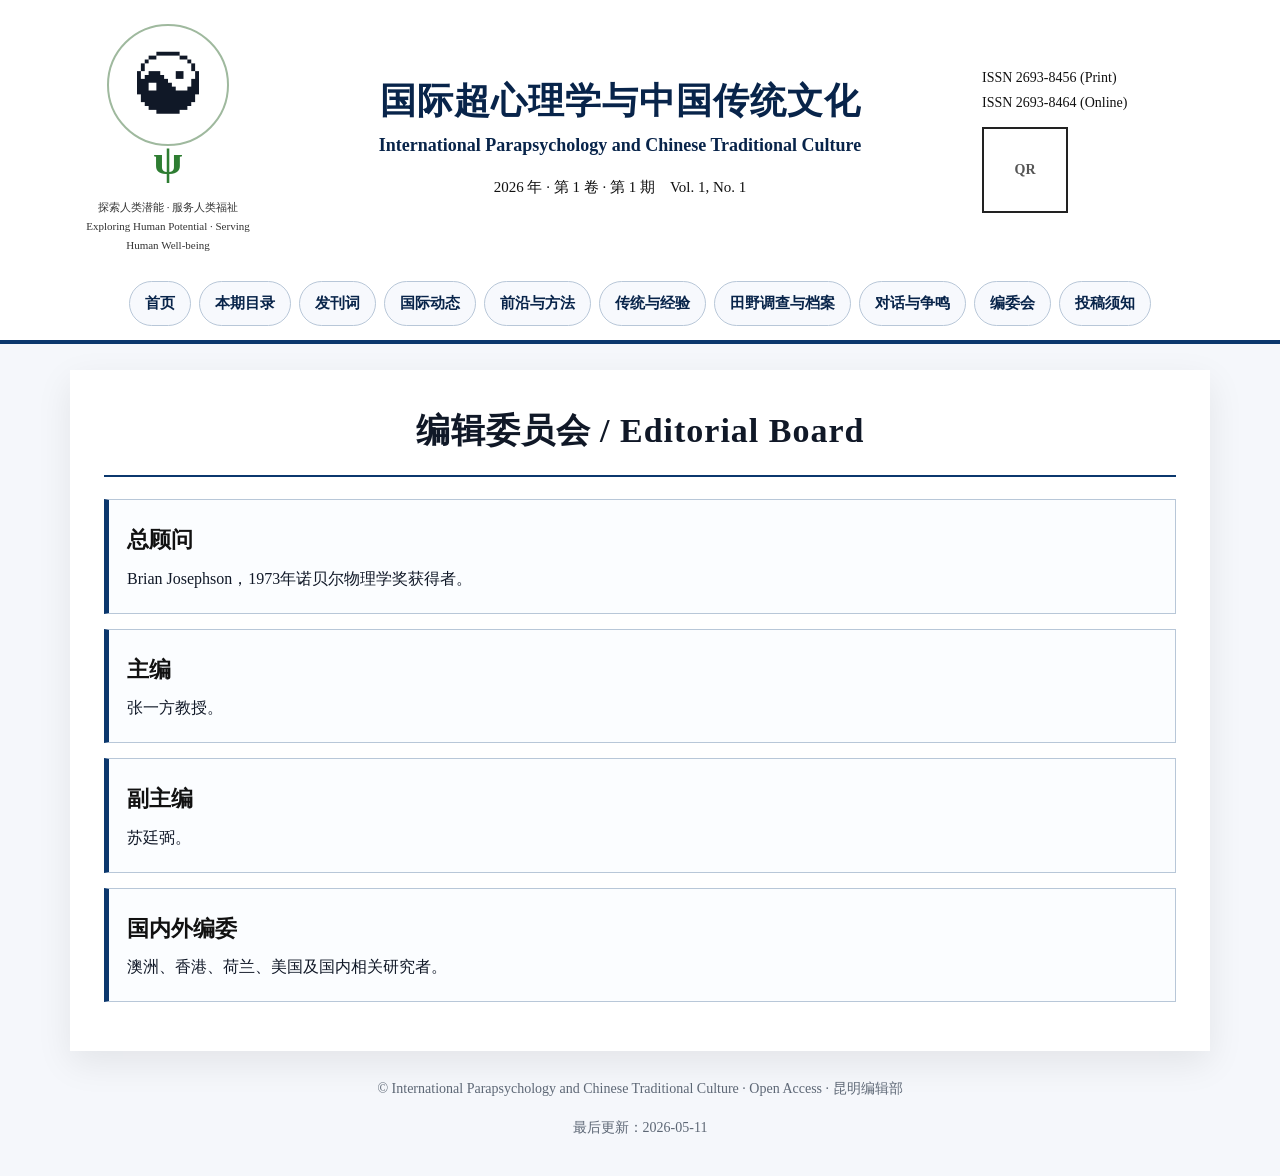
==== editorial-board.html @ e95293cb "Initial commit" ====
<!doctype html><html lang="zh-CN"><head><meta charset="UTF-8"><meta name="viewport" content="width=device-width, initial-scale=1.0"><title>编辑委员会</title><link rel="stylesheet" href="assets/css/style.css"></head><body>
<header class="topbar">
  <div class="journal-header">
    <div class="logo-wrap"><div class="logo-mark">☯</div><div class="logo-psi">ψ</div><div class="motto">探索人类潜能 · 服务人类福祉<br>Exploring Human Potential · Serving Human Well-being</div></div>
    <div class="title-block"><h1>国际超心理学与中国传统文化</h1><div class="en">International Parapsychology and Chinese Traditional Culture</div><div class="issue">2026 年 · 第 1 卷 · 第 1 期　Vol. 1, No. 1</div></div>
    <div class="issn"><div>ISSN 2693-8456 (Print)</div><div>ISSN 2693-8464 (Online)</div><div class="qr">QR</div></div>
  </div>
  <nav class="nav">
    <a href="index.html">首页</a><a href="issues.html">本期目录</a><a href="articles/editorial.html">发刊词</a>
    <a href="sections/international.html">国际动态</a><a href="sections/methods.html">前沿与方法</a><a href="sections/tradition.html">传统与经验</a>
    <a href="sections/archive.html">田野调查与档案</a><a href="sections/debate.html">对话与争鸣</a><a href="editorial-board.html">编委会</a><a href="submission.html">投稿须知</a>
  </nav>
</header>
<main class="container"><section class="paper"><h2 class="hero-title center">编辑委员会 / Editorial Board</h2><hr class="rule"><div class="card"><h3>总顾问</h3><p>Brian Josephson，1973年诺贝尔物理学奖获得者。</p></div><div class="card"><h3>主编</h3><p>张一方教授。</p></div><div class="card"><h3>副主编</h3><p>苏廷弼。</p></div><div class="card"><h3>国内外编委</h3><p>澳洲、香港、荷兰、美国及国内相关研究者。</p></div></section></main><footer class="footer"><p>© International Parapsychology and Chinese Traditional Culture · Open Access · 昆明编辑部</p><p>最后更新：2026-05-11</p></footer><script src="assets/js/script.js"></script></body></html>
---- assets/css/style.css ----
:root{--blue:#0b376d;--deep:#08244a;--green:#2e7d32;--ink:#101827;--muted:#5d6775;--line:#b8c7d8;--bg:#f5f7fb;--paper:#fff}
*{box-sizing:border-box}body{margin:0;background:var(--bg);color:var(--ink);font-family:"Times New Roman","Noto Serif SC","Songti SC",serif;line-height:1.75}a{color:inherit}
.topbar{background:#fff;border-bottom:4px solid var(--blue)}.journal-header{max-width:1180px;margin:0 auto;padding:24px 28px 16px;display:grid;grid-template-columns:180px 1fr 220px;gap:22px;align-items:center}
.logo-wrap{text-align:center}.logo-mark{width:122px;height:122px;margin:0 auto;border:2px solid #9fb99e;border-radius:50%;display:flex;align-items:center;justify-content:center;font-size:62px;background:#fff}.logo-psi{margin-top:-22px;color:var(--green);font-size:42px;font-weight:800}.motto{font-size:11px;color:#333}
.title-block{text-align:center}.title-block h1{margin:0;font-size:36px;line-height:1.25;letter-spacing:1px;color:var(--deep);font-weight:900}.title-block .en{margin:6px 0 0;font-size:18px;color:var(--deep);font-weight:700}.issue{margin-top:12px;font-size:15px;color:#111}
.issn{font-size:14px;color:#111}.qr{width:86px;height:86px;margin-top:12px;border:2px solid #222;display:flex;align-items:center;justify-content:center;font-weight:700;color:#555;background:#fff}
.nav{max-width:1180px;margin:0 auto;padding:10px 28px 14px;display:flex;gap:8px;flex-wrap:wrap;justify-content:center}.nav a{text-decoration:none;color:var(--deep);background:#f7f9fd;border:1px solid var(--line);border-radius:999px;padding:8px 15px;font-weight:700;font-size:15px}.nav a:hover{background:var(--deep);color:#fff}
.container{max-width:1180px;margin:26px auto;padding:0 20px}.paper{background:var(--paper);box-shadow:0 12px 34px rgba(0,0,0,.08);padding:28px 34px 34px}.badge{display:inline-block;background:var(--blue);color:#fff;padding:4px 24px;border-radius:6px;font-weight:700;margin:0 auto 22px}.center{text-align:center}
.hero-title{margin:10px 0;font-size:34px;letter-spacing:1px;line-height:1.35}.hero-en{margin:8px 0;font-size:24px;line-height:1.35}.rule{border:0;border-top:2px solid var(--blue);margin:22px 0}
.grid{display:grid;grid-template-columns:280px 1fr;gap:30px}.aside{border-right:1px solid var(--line);padding-right:24px}.aside h3,.content h3{color:var(--blue);font-size:18px;margin:0 0 10px}.aside p,.aside li{font-size:15px}.content h2{margin:0 0 14px;font-size:28px}.content p{font-size:17px}
.card{border:1px solid var(--line);border-left:5px solid var(--blue);background:#fbfdff;padding:16px 18px;margin:15px 0}.card .type{color:var(--green);font-size:13px;font-weight:800}.card h3{color:#111;font-size:22px;margin:5px 0}.card p{margin:4px 0}.meta{color:var(--muted);font-size:14px}.btn{display:inline-block;text-decoration:none;background:var(--blue);color:#fff;padding:9px 16px;border-radius:6px;margin-top:8px;font-weight:700}.two-col{display:grid;grid-template-columns:1fr 1fr;gap:16px}
.footer{max-width:1180px;margin:0 auto 36px;padding:0 20px;text-align:center;color:var(--muted);font-size:14px}.article-title{text-align:center;margin-top:20px}.article-title h2{font-size:30px;margin:8px 0}.article-title h3{font-size:23px;margin:8px 0}.authors{text-align:center;margin:18px auto;max-width:850px}
.abstract-box{display:grid;grid-template-columns:260px 1fr;gap:24px;border-top:2px solid var(--blue);border-bottom:1px solid var(--line);padding:18px 0}.article-info{border-right:1px solid var(--line);padding-right:20px}.article-info h4,.abstract h4{color:var(--blue);margin:0 0 8px}.keywords{margin-top:16px;padding-top:12px;border-top:1px solid var(--line)}.citation{border-top:2px solid var(--blue);margin-top:20px;padding-top:12px;font-size:14px}
@media(max-width:900px){.journal-header{grid-template-columns:1fr;text-align:center}.issn{text-align:center}.qr{margin:10px auto 0}.title-block h1{font-size:27px}.title-block .en{font-size:15px}.container{margin:14px auto;padding:0 12px}.paper{padding:20px 16px 26px}.grid,.abstract-box,.two-col{grid-template-columns:1fr}.aside,.article-info{border-right:0;border-bottom:1px solid var(--line);padding-right:0;padding-bottom:16px}.hero-title{font-size:26px}.hero-en{font-size:19px}.nav{justify-content:flex-start;overflow-x:auto;flex-wrap:nowrap;padding-bottom:12px}.nav a{white-space:nowrap}}
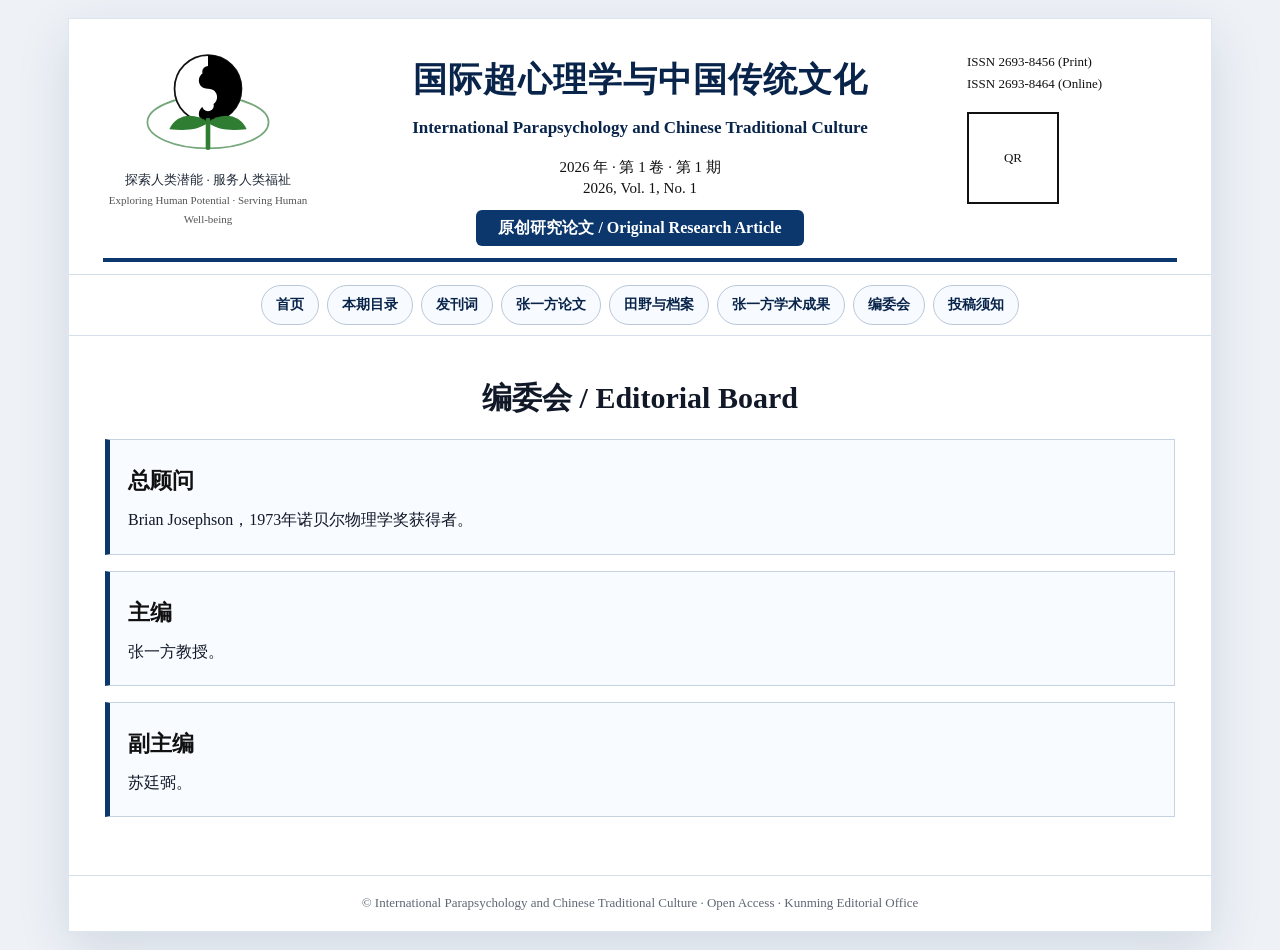
==== commit b53d0e3d: "Update website to H5 v2 Update website to H5 v2" ====
--- a/editorial-board.html
+++ b/editorial-board.html
@@ -1,14 +1,8 @@
-<!doctype html><html lang="zh-CN"><head><meta charset="UTF-8"><meta name="viewport" content="width=device-width, initial-scale=1.0"><title>编辑委员会</title><link rel="stylesheet" href="assets/css/style.css"></head><body>
-<header class="topbar">
-  <div class="journal-header">
-    <div class="logo-wrap"><div class="logo-mark">☯</div><div class="logo-psi">ψ</div><div class="motto">探索人类潜能 · 服务人类福祉<br>Exploring Human Potential · Serving Human Well-being</div></div>
-    <div class="title-block"><h1>国际超心理学与中国传统文化</h1><div class="en">International Parapsychology and Chinese Traditional Culture</div><div class="issue">2026 年 · 第 1 卷 · 第 1 期　Vol. 1, No. 1</div></div>
-    <div class="issn"><div>ISSN 2693-8456 (Print)</div><div>ISSN 2693-8464 (Online)</div><div class="qr">QR</div></div>
-  </div>
-  <nav class="nav">
-    <a href="index.html">首页</a><a href="issues.html">本期目录</a><a href="articles/editorial.html">发刊词</a>
-    <a href="sections/international.html">国际动态</a><a href="sections/methods.html">前沿与方法</a><a href="sections/tradition.html">传统与经验</a>
-    <a href="sections/archive.html">田野调查与档案</a><a href="sections/debate.html">对话与争鸣</a><a href="editorial-board.html">编委会</a><a href="submission.html">投稿须知</a>
-  </nav>
-</header>
-<main class="container"><section class="paper"><h2 class="hero-title center">编辑委员会 / Editorial Board</h2><hr class="rule"><div class="card"><h3>总顾问</h3><p>Brian Josephson，1973年诺贝尔物理学奖获得者。</p></div><div class="card"><h3>主编</h3><p>张一方教授。</p></div><div class="card"><h3>副主编</h3><p>苏廷弼。</p></div><div class="card"><h3>国内外编委</h3><p>澳洲、香港、荷兰、美国及国内相关研究者。</p></div></section></main><footer class="footer"><p>© International Parapsychology and Chinese Traditional Culture · Open Access · 昆明编辑部</p><p>最后更新：2026-05-11</p></footer><script src="assets/js/script.js"></script></body></html>+<!doctype html><html lang="zh-CN"><head><meta charset="utf-8"><meta name="viewport" content="width=device-width,initial-scale=1"><title>编委会</title><link rel="stylesheet" href="assets/css/style.css"></head><body><div class="site-shell"><div class="journal-page">
+<header class="journal-header"><div class="masthead">
+<div class="logo-block"><img src="assets/images/logo.svg" alt="期刊Logo"><div class="motto-cn">探索人类潜能 · 服务人类福祉</div><div class="motto-en">Exploring Human Potential · Serving Human Well-being</div></div>
+<div class="title-block"><h1>国际超心理学与中国传统文化</h1><div class="en">International Parapsychology and Chinese Traditional Culture</div><div class="issue">2026 年 · 第 1 卷 · 第 1 期<br>2026, Vol. 1, No. 1</div><div class="article-type">原创研究论文 / Original Research Article</div></div>
+<div class="right-meta"><div>ISSN 2693-8456 (Print)</div><div>ISSN 2693-8464 (Online)</div><div class="qr">QR</div></div>
+</div><hr class="header-rule"></header>
+<nav class="nav"><a href="index.html">首页</a><a href="issues.html">本期目录</a><a href="articles/editorial.html">发刊词</a><a href="articles/zhang-yifang-comparative-parapsychology.html">张一方论文</a><a href="sections/archive.html">田野与档案</a><a href="sections/yi-fang-chang.html">张一方学术成果</a><a href="editorial-board.html">编委会</a><a href="submission.html">投稿须知</a></nav>
+<main class="content-wrap"><section class="page-heading"><h2>编委会 / Editorial Board</h2></section><article class="card"><h3>总顾问</h3><p>Brian Josephson，1973年诺贝尔物理学奖获得者。</p></article><article class="card"><h3>主编</h3><p>张一方教授。</p></article><article class="card"><h3>副主编</h3><p>苏廷弼。</p></article></main><footer class="footer">© International Parapsychology and Chinese Traditional Culture · Open Access · Kunming Editorial Office</footer></div></div><script src="assets/js/script.js"></script></body></html>
--- a/assets/css/style.css
+++ b/assets/css/style.css
@@ -1,15 +1,4 @@
 
-:root{--blue:#0b376d;--deep:#08244a;--green:#2e7d32;--ink:#101827;--muted:#5d6775;--line:#b8c7d8;--bg:#f5f7fb;--paper:#fff}
-*{box-sizing:border-box}body{margin:0;background:var(--bg);color:var(--ink);font-family:"Times New Roman","Noto Serif SC","Songti SC",serif;line-height:1.75}a{color:inherit}
-.topbar{background:#fff;border-bottom:4px solid var(--blue)}.journal-header{max-width:1180px;margin:0 auto;padding:24px 28px 16px;display:grid;grid-template-columns:180px 1fr 220px;gap:22px;align-items:center}
-.logo-wrap{text-align:center}.logo-mark{width:122px;height:122px;margin:0 auto;border:2px solid #9fb99e;border-radius:50%;display:flex;align-items:center;justify-content:center;font-size:62px;background:#fff}.logo-psi{margin-top:-22px;color:var(--green);font-size:42px;font-weight:800}.motto{font-size:11px;color:#333}
-.title-block{text-align:center}.title-block h1{margin:0;font-size:36px;line-height:1.25;letter-spacing:1px;color:var(--deep);font-weight:900}.title-block .en{margin:6px 0 0;font-size:18px;color:var(--deep);font-weight:700}.issue{margin-top:12px;font-size:15px;color:#111}
-.issn{font-size:14px;color:#111}.qr{width:86px;height:86px;margin-top:12px;border:2px solid #222;display:flex;align-items:center;justify-content:center;font-weight:700;color:#555;background:#fff}
-.nav{max-width:1180px;margin:0 auto;padding:10px 28px 14px;display:flex;gap:8px;flex-wrap:wrap;justify-content:center}.nav a{text-decoration:none;color:var(--deep);background:#f7f9fd;border:1px solid var(--line);border-radius:999px;padding:8px 15px;font-weight:700;font-size:15px}.nav a:hover{background:var(--deep);color:#fff}
-.container{max-width:1180px;margin:26px auto;padding:0 20px}.paper{background:var(--paper);box-shadow:0 12px 34px rgba(0,0,0,.08);padding:28px 34px 34px}.badge{display:inline-block;background:var(--blue);color:#fff;padding:4px 24px;border-radius:6px;font-weight:700;margin:0 auto 22px}.center{text-align:center}
-.hero-title{margin:10px 0;font-size:34px;letter-spacing:1px;line-height:1.35}.hero-en{margin:8px 0;font-size:24px;line-height:1.35}.rule{border:0;border-top:2px solid var(--blue);margin:22px 0}
-.grid{display:grid;grid-template-columns:280px 1fr;gap:30px}.aside{border-right:1px solid var(--line);padding-right:24px}.aside h3,.content h3{color:var(--blue);font-size:18px;margin:0 0 10px}.aside p,.aside li{font-size:15px}.content h2{margin:0 0 14px;font-size:28px}.content p{font-size:17px}
-.card{border:1px solid var(--line);border-left:5px solid var(--blue);background:#fbfdff;padding:16px 18px;margin:15px 0}.card .type{color:var(--green);font-size:13px;font-weight:800}.card h3{color:#111;font-size:22px;margin:5px 0}.card p{margin:4px 0}.meta{color:var(--muted);font-size:14px}.btn{display:inline-block;text-decoration:none;background:var(--blue);color:#fff;padding:9px 16px;border-radius:6px;margin-top:8px;font-weight:700}.two-col{display:grid;grid-template-columns:1fr 1fr;gap:16px}
-.footer{max-width:1180px;margin:0 auto 36px;padding:0 20px;text-align:center;color:var(--muted);font-size:14px}.article-title{text-align:center;margin-top:20px}.article-title h2{font-size:30px;margin:8px 0}.article-title h3{font-size:23px;margin:8px 0}.authors{text-align:center;margin:18px auto;max-width:850px}
-.abstract-box{display:grid;grid-template-columns:260px 1fr;gap:24px;border-top:2px solid var(--blue);border-bottom:1px solid var(--line);padding:18px 0}.article-info{border-right:1px solid var(--line);padding-right:20px}.article-info h4,.abstract h4{color:var(--blue);margin:0 0 8px}.keywords{margin-top:16px;padding-top:12px;border-top:1px solid var(--line)}.citation{border-top:2px solid var(--blue);margin-top:20px;padding-top:12px;font-size:14px}
-@media(max-width:900px){.journal-header{grid-template-columns:1fr;text-align:center}.issn{text-align:center}.qr{margin:10px auto 0}.title-block h1{font-size:27px}.title-block .en{font-size:15px}.container{margin:14px auto;padding:0 12px}.paper{padding:20px 16px 26px}.grid,.abstract-box,.two-col{grid-template-columns:1fr}.aside,.article-info{border-right:0;border-bottom:1px solid var(--line);padding-right:0;padding-bottom:16px}.hero-title{font-size:26px}.hero-en{font-size:19px}.nav{justify-content:flex-start;overflow-x:auto;flex-wrap:nowrap;padding-bottom:12px}.nav a{white-space:nowrap}}
+:root{--blue:#0b376d;--deep:#08244a;--green:#2e7d32;--line:#1d4f84;--thin:#c6d2df;--text:#111827;--muted:#5f6774;--bg:#eef2f7;--paper:#fff;--soft:#f8fbff}
+*{box-sizing:border-box}body{margin:0;background:var(--bg);color:var(--text);font-family:"Times New Roman","Noto Serif SC","Source Han Serif SC","Songti SC",serif;line-height:1.72}a{color:var(--blue);text-decoration:none}a:hover{text-decoration:underline}.site-shell{max-width:1180px;margin:0 auto;padding:18px}.journal-page{background:var(--paper);min-height:100vh;box-shadow:0 16px 50px rgba(8,36,74,.12);border:1px solid #dde5ef}.journal-header{padding:28px 34px 12px}.masthead{display:grid;grid-template-columns:210px 1fr 210px;align-items:start;gap:20px}.logo-block{text-align:center}.logo-block img{width:150px;margin:0 auto 4px}.motto-cn{font-size:13px;color:#1f2937}.motto-en{font-size:11px;color:#555}.title-block{text-align:center}.title-block h1{color:var(--deep);margin:4px 0;font-size:34px;letter-spacing:1px;font-weight:900}.title-block .en{color:var(--deep);font-size:17px;font-weight:700}.issue{margin-top:14px;font-size:15px;color:#111;line-height:1.45}.article-type{display:inline-block;margin-top:10px;background:var(--blue);color:#fff;padding:4px 22px;border-radius:6px;font-weight:700}.right-meta{font-size:13px;color:#111;text-align:left;padding-top:4px}.qr{width:92px;height:92px;margin-top:16px;border:2px solid #111;display:flex;align-items:center;justify-content:center}.header-rule{border:0;border-top:4px solid var(--blue);margin:12px 0 0}.nav{border-top:1px solid #d6e0eb;border-bottom:1px solid #d6e0eb;padding:10px 24px;display:flex;flex-wrap:wrap;justify-content:center;gap:8px}.nav a{color:var(--deep);border:1px solid #b9c8d8;background:#f7faff;padding:7px 14px;border-radius:999px;font-weight:700;font-size:14px}.nav a:hover{background:var(--deep);color:#fff;text-decoration:none}.content-wrap{padding:26px 36px 42px}.cover-title{text-align:center;padding:18px 0 20px}.cover-title h2{font-size:32px;margin:8px 0;line-height:1.35}.cover-title h3{font-size:23px;margin:10px 0;line-height:1.35}.author-line{text-align:center;margin:16px auto;max-width:820px;font-size:16px}.article-grid{display:grid;grid-template-columns:280px 1fr;gap:28px;border-top:3px solid var(--line);border-bottom:1px solid var(--thin);padding:18px 0}.article-info{border-right:1px solid var(--thin);padding-right:20px}.article-info h4,.abstract h4,.section-title{color:var(--blue);margin:0 0 10px;font-size:17px}.article-info p{font-size:14px;margin:6px 0}.abstract p{font-size:15px;text-align:justify;margin:0 0 12px}.keywords{display:grid;grid-template-columns:1fr 1fr;gap:18px;border-top:1px solid var(--thin);margin-top:16px;padding-top:14px}.article-body{max-width:900px;margin:26px auto 0}.article-body h2{font-size:22px;margin:26px 0 10px;color:#111}.article-body p{font-size:18px;text-align:justify;margin:0 0 14px;text-indent:2em}.card{border:1px solid var(--thin);border-left:5px solid var(--blue);background:var(--soft);padding:16px 18px;margin:16px 0}.card .label{font-size:13px;color:var(--green);font-weight:800}.card h3{font-size:22px;margin:6px 0;color:#111}.card p{margin:4px 0}.btn{display:inline-block;background:var(--blue);color:#fff;padding:8px 14px;border-radius:6px;font-weight:700;margin-top:8px}.btn:hover{background:#061d3e;text-decoration:none}.citation{border-top:3px solid var(--line);padding-top:12px;margin-top:26px;font-size:14px;line-height:1.55}.footer{border-top:1px solid #d6e0eb;padding:16px 28px;text-align:center;color:var(--muted);font-size:13px}.page-heading{text-align:center}.page-heading h2{font-size:30px;margin:10px 0}.page-heading p{color:var(--muted)}.two-col{display:grid;grid-template-columns:1fr 1fr;gap:18px}.notice{background:#f5f8fc;border:1px solid #dbe5ef;padding:14px 16px;border-radius:8px;margin:16px 0}
+@media(max-width:860px){.site-shell{padding:0}.journal-page{box-shadow:none;border:0}.journal-header{padding:20px 16px 10px}.masthead{grid-template-columns:1fr}.right-meta{text-align:center}.qr{margin:12px auto 0}.title-block h1{font-size:25px}.title-block .en{font-size:14px}.logo-block img{width:120px}.content-wrap{padding:18px 16px 30px}.cover-title h2{font-size:24px}.cover-title h3{font-size:18px}.article-grid,.keywords,.two-col{grid-template-columns:1fr}.article-info{border-right:0;border-bottom:1px solid var(--thin);padding-right:0;padding-bottom:14px}.article-body p{font-size:16px}.nav{justify-content:flex-start;overflow-x:auto;flex-wrap:nowrap}.nav a{white-space:nowrap}}
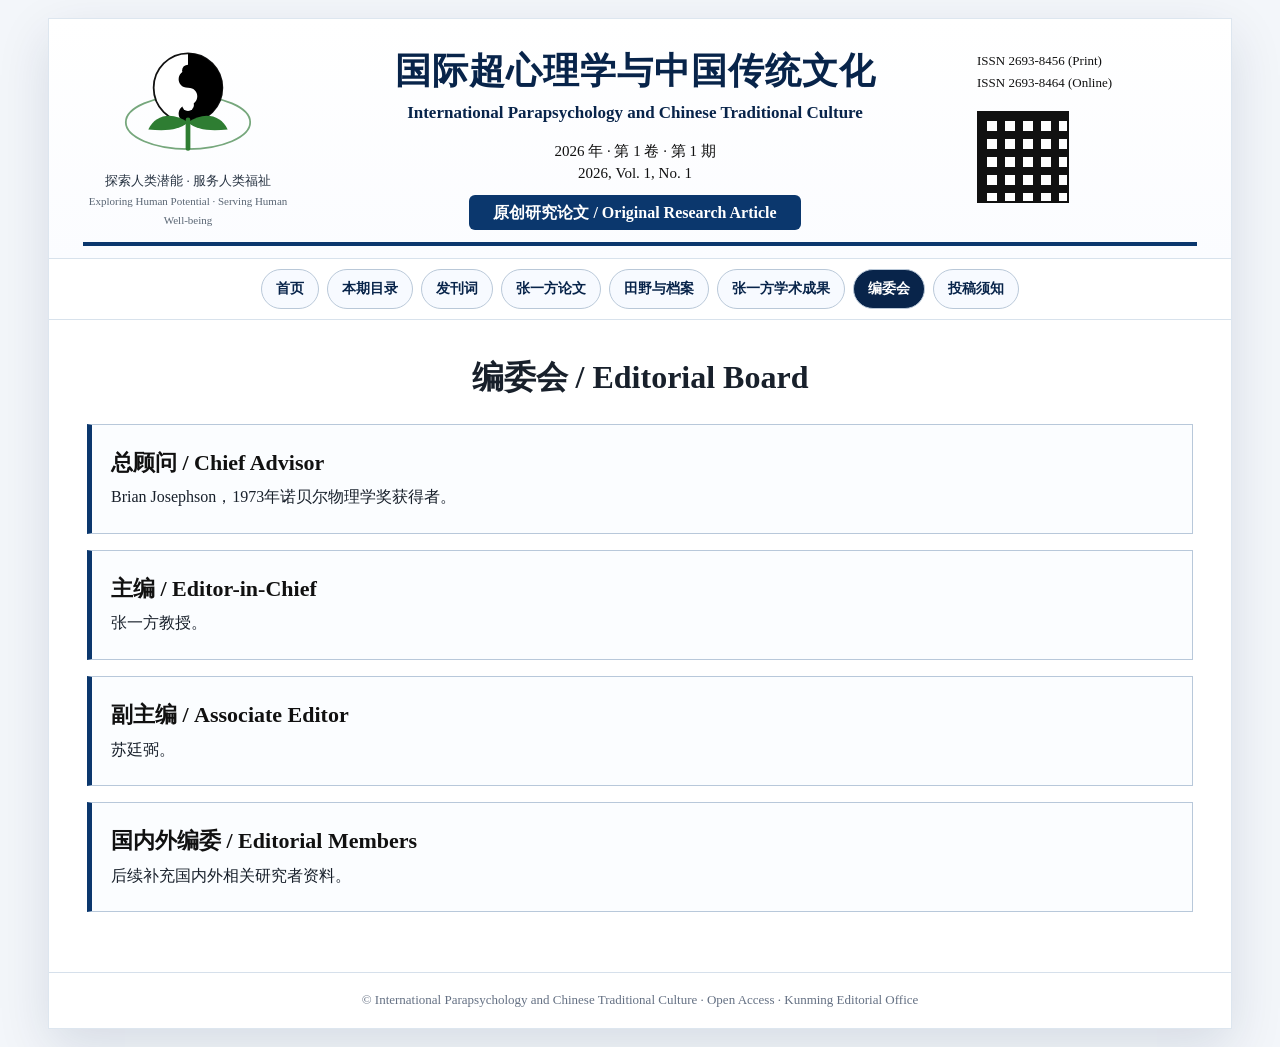
==== commit d625da69: "Switch to Quantum.io_H5_v1 structure Signed-off-by: laodao <144201488+qinhong919@users.noreply.githu" ====
--- a/editorial-board.html
+++ b/editorial-board.html
@@ -1,8 +1 @@
-<!doctype html><html lang="zh-CN"><head><meta charset="utf-8"><meta name="viewport" content="width=device-width,initial-scale=1"><title>编委会</title><link rel="stylesheet" href="assets/css/style.css"></head><body><div class="site-shell"><div class="journal-page">
-<header class="journal-header"><div class="masthead">
-<div class="logo-block"><img src="assets/images/logo.svg" alt="期刊Logo"><div class="motto-cn">探索人类潜能 · 服务人类福祉</div><div class="motto-en">Exploring Human Potential · Serving Human Well-being</div></div>
-<div class="title-block"><h1>国际超心理学与中国传统文化</h1><div class="en">International Parapsychology and Chinese Traditional Culture</div><div class="issue">2026 年 · 第 1 卷 · 第 1 期<br>2026, Vol. 1, No. 1</div><div class="article-type">原创研究论文 / Original Research Article</div></div>
-<div class="right-meta"><div>ISSN 2693-8456 (Print)</div><div>ISSN 2693-8464 (Online)</div><div class="qr">QR</div></div>
-</div><hr class="header-rule"></header>
-<nav class="nav"><a href="index.html">首页</a><a href="issues.html">本期目录</a><a href="articles/editorial.html">发刊词</a><a href="articles/zhang-yifang-comparative-parapsychology.html">张一方论文</a><a href="sections/archive.html">田野与档案</a><a href="sections/yi-fang-chang.html">张一方学术成果</a><a href="editorial-board.html">编委会</a><a href="submission.html">投稿须知</a></nav>
-<main class="content-wrap"><section class="page-heading"><h2>编委会 / Editorial Board</h2></section><article class="card"><h3>总顾问</h3><p>Brian Josephson，1973年诺贝尔物理学奖获得者。</p></article><article class="card"><h3>主编</h3><p>张一方教授。</p></article><article class="card"><h3>副主编</h3><p>苏廷弼。</p></article></main><footer class="footer">© International Parapsychology and Chinese Traditional Culture · Open Access · Kunming Editorial Office</footer></div></div><script src="assets/js/script.js"></script></body></html>+<!doctype html><html lang="zh-CN"><head><meta charset="utf-8"><meta name="viewport" content="width=device-width,initial-scale=1"><title>编委会</title><meta name="description" content="国际超心理学与中国传统文化"><link rel="stylesheet" href="assets/css/style.css"></head><body><div class="site-shell"><div class="journal-page"><header class="journal-header"><div class="masthead"><div class="logo-block"><img src="assets/images/logo.svg" alt="期刊Logo"><div class="motto-cn">探索人类潜能 · 服务人类福祉</div><div class="motto-en">Exploring Human Potential · Serving Human Well-being</div></div><div class="title-block"><h1>国际超心理学与中国传统文化</h1><div class="en">International Parapsychology and Chinese Traditional Culture</div><div class="issue">2026 年 · 第 1 卷 · 第 1 期<br>2026, Vol. 1, No. 1</div><div class="article-type">原创研究论文 / Original Research Article</div></div><div class="right-meta"><div>ISSN 2693-8456 (Print)</div><div>ISSN 2693-8464 (Online)</div><div class="qr"></div></div></div><hr class="header-rule"></header><div class="nav-wrap"><nav class="nav"><a href="index.html">首页</a><a href="issues.html">本期目录</a><a href="articles/editorial.html">发刊词</a><a href="articles/zhang-yifang-comparative-parapsychology.html">张一方论文</a><a href="sections/archive.html">田野与档案</a><a href="sections/yi-fang-chang.html">张一方学术成果</a><a href="editorial-board.html">编委会</a><a href="submission.html">投稿须知</a></nav></div><main class="content-wrap"><section class="page-heading"><h2>编委会 / Editorial Board</h2></section><article class="card"><h3>总顾问 / Chief Advisor</h3><p>Brian Josephson，1973年诺贝尔物理学奖获得者。</p></article><article class="card"><h3>主编 / Editor-in-Chief</h3><p>张一方教授。</p></article><article class="card"><h3>副主编 / Associate Editor</h3><p>苏廷弼。</p></article><article class="card"><h3>国内外编委 / Editorial Members</h3><p>后续补充国内外相关研究者资料。</p></article></main><footer class="footer">© International Parapsychology and Chinese Traditional Culture · Open Access · Kunming Editorial Office</footer></div></div><script src="assets/js/script.js"></script></body></html>
--- a/assets/css/style.css
+++ b/assets/css/style.css
@@ -1,4 +1 @@
-
-:root{--blue:#0b376d;--deep:#08244a;--green:#2e7d32;--line:#1d4f84;--thin:#c6d2df;--text:#111827;--muted:#5f6774;--bg:#eef2f7;--paper:#fff;--soft:#f8fbff}
-*{box-sizing:border-box}body{margin:0;background:var(--bg);color:var(--text);font-family:"Times New Roman","Noto Serif SC","Source Han Serif SC","Songti SC",serif;line-height:1.72}a{color:var(--blue);text-decoration:none}a:hover{text-decoration:underline}.site-shell{max-width:1180px;margin:0 auto;padding:18px}.journal-page{background:var(--paper);min-height:100vh;box-shadow:0 16px 50px rgba(8,36,74,.12);border:1px solid #dde5ef}.journal-header{padding:28px 34px 12px}.masthead{display:grid;grid-template-columns:210px 1fr 210px;align-items:start;gap:20px}.logo-block{text-align:center}.logo-block img{width:150px;margin:0 auto 4px}.motto-cn{font-size:13px;color:#1f2937}.motto-en{font-size:11px;color:#555}.title-block{text-align:center}.title-block h1{color:var(--deep);margin:4px 0;font-size:34px;letter-spacing:1px;font-weight:900}.title-block .en{color:var(--deep);font-size:17px;font-weight:700}.issue{margin-top:14px;font-size:15px;color:#111;line-height:1.45}.article-type{display:inline-block;margin-top:10px;background:var(--blue);color:#fff;padding:4px 22px;border-radius:6px;font-weight:700}.right-meta{font-size:13px;color:#111;text-align:left;padding-top:4px}.qr{width:92px;height:92px;margin-top:16px;border:2px solid #111;display:flex;align-items:center;justify-content:center}.header-rule{border:0;border-top:4px solid var(--blue);margin:12px 0 0}.nav{border-top:1px solid #d6e0eb;border-bottom:1px solid #d6e0eb;padding:10px 24px;display:flex;flex-wrap:wrap;justify-content:center;gap:8px}.nav a{color:var(--deep);border:1px solid #b9c8d8;background:#f7faff;padding:7px 14px;border-radius:999px;font-weight:700;font-size:14px}.nav a:hover{background:var(--deep);color:#fff;text-decoration:none}.content-wrap{padding:26px 36px 42px}.cover-title{text-align:center;padding:18px 0 20px}.cover-title h2{font-size:32px;margin:8px 0;line-height:1.35}.cover-title h3{font-size:23px;margin:10px 0;line-height:1.35}.author-line{text-align:center;margin:16px auto;max-width:820px;font-size:16px}.article-grid{display:grid;grid-template-columns:280px 1fr;gap:28px;border-top:3px solid var(--line);border-bottom:1px solid var(--thin);padding:18px 0}.article-info{border-right:1px solid var(--thin);padding-right:20px}.article-info h4,.abstract h4,.section-title{color:var(--blue);margin:0 0 10px;font-size:17px}.article-info p{font-size:14px;margin:6px 0}.abstract p{font-size:15px;text-align:justify;margin:0 0 12px}.keywords{display:grid;grid-template-columns:1fr 1fr;gap:18px;border-top:1px solid var(--thin);margin-top:16px;padding-top:14px}.article-body{max-width:900px;margin:26px auto 0}.article-body h2{font-size:22px;margin:26px 0 10px;color:#111}.article-body p{font-size:18px;text-align:justify;margin:0 0 14px;text-indent:2em}.card{border:1px solid var(--thin);border-left:5px solid var(--blue);background:var(--soft);padding:16px 18px;margin:16px 0}.card .label{font-size:13px;color:var(--green);font-weight:800}.card h3{font-size:22px;margin:6px 0;color:#111}.card p{margin:4px 0}.btn{display:inline-block;background:var(--blue);color:#fff;padding:8px 14px;border-radius:6px;font-weight:700;margin-top:8px}.btn:hover{background:#061d3e;text-decoration:none}.citation{border-top:3px solid var(--line);padding-top:12px;margin-top:26px;font-size:14px;line-height:1.55}.footer{border-top:1px solid #d6e0eb;padding:16px 28px;text-align:center;color:var(--muted);font-size:13px}.page-heading{text-align:center}.page-heading h2{font-size:30px;margin:10px 0}.page-heading p{color:var(--muted)}.two-col{display:grid;grid-template-columns:1fr 1fr;gap:18px}.notice{background:#f5f8fc;border:1px solid #dbe5ef;padding:14px 16px;border-radius:8px;margin:16px 0}
-@media(max-width:860px){.site-shell{padding:0}.journal-page{box-shadow:none;border:0}.journal-header{padding:20px 16px 10px}.masthead{grid-template-columns:1fr}.right-meta{text-align:center}.qr{margin:12px auto 0}.title-block h1{font-size:25px}.title-block .en{font-size:14px}.logo-block img{width:120px}.content-wrap{padding:18px 16px 30px}.cover-title h2{font-size:24px}.cover-title h3{font-size:18px}.article-grid,.keywords,.two-col{grid-template-columns:1fr}.article-info{border-right:0;border-bottom:1px solid var(--thin);padding-right:0;padding-bottom:14px}.article-body p{font-size:16px}.nav{justify-content:flex-start;overflow-x:auto;flex-wrap:nowrap}.nav a{white-space:nowrap}}
+:root{--blue:#0B376D;--deep:#08244A;--green:#2E7D32;--ink:#18202B;--muted:#647083;--line:#B8C8DA;--light:#F3F6FA;--paper:#fff;--soft:#F8FBFF;--shadow:0 18px 50px rgba(8,36,74,.12)}*{box-sizing:border-box}body{margin:0;color:var(--ink);background:var(--light);font-family:"Times New Roman","Noto Serif SC","Source Han Serif SC","Songti SC",serif;line-height:1.72}a{color:var(--blue);text-decoration:none}a:hover{text-decoration:underline}.site-shell{max-width:1220px;margin:0 auto;padding:18px}.journal-page{background:var(--paper);min-height:100vh;box-shadow:var(--shadow);border:1px solid #DDE6EF}.journal-header{padding:26px 34px 12px;background:linear-gradient(180deg,#fff,#fbfcff)}.masthead{display:grid;grid-template-columns:210px 1fr 220px;gap:22px;align-items:start}.logo-block{text-align:center}.logo-block img{width:154px;margin:0 auto 4px}.motto-cn{font-size:13px;color:#263241}.motto-en{font-size:11px;color:#5a6674}.title-block{text-align:center}.title-block h1{margin:4px 0;font-size:36px;color:var(--deep);letter-spacing:1px;line-height:1.25;font-weight:900}.title-block .en{font-size:17px;font-weight:700;color:var(--deep)}.issue{margin-top:14px;font-size:15px;color:#111;line-height:1.45}.article-type{display:inline-block;margin-top:10px;color:#fff;background:var(--blue);padding:4px 24px;border-radius:6px;font-weight:700}.right-meta{font-size:13px;color:#111;text-align:left;padding-top:5px}.qr{width:92px;height:92px;margin-top:16px;border:2px solid #111;background:linear-gradient(90deg,#111 8px,transparent 8px) 0 0/18px 18px,linear-gradient(#111 8px,transparent 8px) 0 0/18px 18px,#fff}.header-rule{border:0;border-top:4px solid var(--blue);margin:12px 0 0}.nav-wrap{position:sticky;top:0;z-index:20;background:rgba(255,255,255,.96);border-top:1px solid #D8E2EC;border-bottom:1px solid #D8E2EC}.nav{padding:10px 24px;display:flex;flex-wrap:wrap;justify-content:center;gap:8px}.nav a{color:var(--deep);border:1px solid #B9C8D8;background:#F7FAFF;padding:7px 14px;border-radius:999px;font-weight:700;font-size:14px}.nav a:hover,.nav a.active{background:var(--deep);color:#fff;text-decoration:none}.content-wrap{padding:28px 38px 44px}.cover-hero{border:1px solid #DDE6EF;background:linear-gradient(180deg,#fff,#F8FBFF);padding:28px;margin-bottom:24px}.cover-grid{display:grid;grid-template-columns:1.35fr .65fr;gap:22px}.lead-card{border-left:6px solid var(--blue);padding:18px 22px;background:#fff;box-shadow:0 8px 24px rgba(8,36,74,.08)}.label{color:var(--green);font-size:13px;font-weight:800}.lead-card h2{font-size:30px;line-height:1.35;margin:8px 0}.lead-card h3{font-size:21px;line-height:1.35;margin:8px 0}.issue-card{border:1px solid var(--line);background:#FBFCFF;padding:18px}.issue-card h3{color:var(--blue);margin:0 0 10px}.two-col{display:grid;grid-template-columns:1fr 1fr;gap:18px}.three-col{display:grid;grid-template-columns:repeat(3,1fr);gap:18px}.card{border:1px solid var(--line);border-left:5px solid var(--blue);background:#FBFDFF;padding:17px 19px;margin:16px 0}.card h3{font-size:22px;line-height:1.35;color:#111;margin:6px 0}.card p{margin:5px 0}.meta{color:var(--muted);font-size:14px}.btn-row{display:flex;flex-wrap:wrap;gap:8px;margin-top:10px}.btn{display:inline-block;background:var(--blue);color:#fff;padding:8px 14px;border-radius:6px;font-weight:700;font-size:14px}.btn:hover{background:#061D3E;text-decoration:none}.btn.secondary{background:#fff;color:var(--blue);border:1px solid var(--blue)}.section-title{color:var(--blue);border-bottom:2px solid var(--line);padding-bottom:6px;margin:28px 0 12px;font-size:22px}.page-heading{text-align:center;margin:8px auto 24px}.page-heading h2{font-size:32px;line-height:1.35;margin:8px 0}.page-heading p{color:var(--muted);font-size:16px}.article-title{text-align:center;padding:18px 0 20px}.article-title h2{font-size:32px;line-height:1.35;margin:8px 0}.article-title h3{font-size:23px;line-height:1.35;margin:10px 0}.authors{text-align:center;max-width:860px;margin:12px auto 18px;font-size:16px}.article-grid{display:grid;grid-template-columns:280px 1fr;gap:28px;border-top:3px solid var(--blue);border-bottom:1px solid var(--line);padding:18px 0}.article-info{border-right:1px solid var(--line);padding-right:20px}.article-info h4,.abstract h4{color:var(--blue);margin:0 0 10px;font-size:17px}.article-info p,.article-info li{font-size:14px;margin:7px 0}.abstract p{font-size:15px;text-align:justify;margin:0 0 12px}.keywords{display:grid;grid-template-columns:1fr 1fr;gap:18px;border-top:1px solid var(--line);margin-top:16px;padding-top:14px}.article-body{max-width:920px;margin:28px auto 0}.article-body h2{font-size:22px;margin:26px 0 10px}.article-body p{font-size:18px;text-align:justify;text-indent:2em;margin:0 0 14px}.citation{border-top:3px solid var(--blue);margin-top:28px;padding-top:12px;font-size:14px;line-height:1.6}.search-box{display:flex;gap:10px;margin:18px 0}.search-box input{width:100%;padding:12px 14px;border:1px solid var(--line);border-radius:8px;font-size:16px}.search-box button{border:0;background:var(--blue);color:white;border-radius:8px;padding:0 18px;font-weight:700}.footer{border-top:1px solid #D6E0EB;padding:16px 28px;text-align:center;color:var(--muted);font-size:13px}@media(max-width:900px){.site-shell{padding:0}.journal-page{border:0;box-shadow:none}.journal-header{padding:20px 16px 10px}.masthead{grid-template-columns:1fr}.right-meta{text-align:center}.qr{margin:12px auto 0}.title-block h1{font-size:25px}.title-block .en{font-size:14px}.logo-block img{width:120px}.content-wrap{padding:18px 16px 30px}.cover-hero{padding:16px}.cover-grid,.two-col,.three-col,.article-grid,.keywords{grid-template-columns:1fr}.article-info{border-right:0;border-bottom:1px solid var(--line);padding-right:0;padding-bottom:14px}.article-title h2,.page-heading h2{font-size:24px}.article-title h3{font-size:18px}.article-body p{font-size:16px}.nav{justify-content:flex-start;overflow-x:auto;flex-wrap:nowrap}.nav a{white-space:nowrap}}
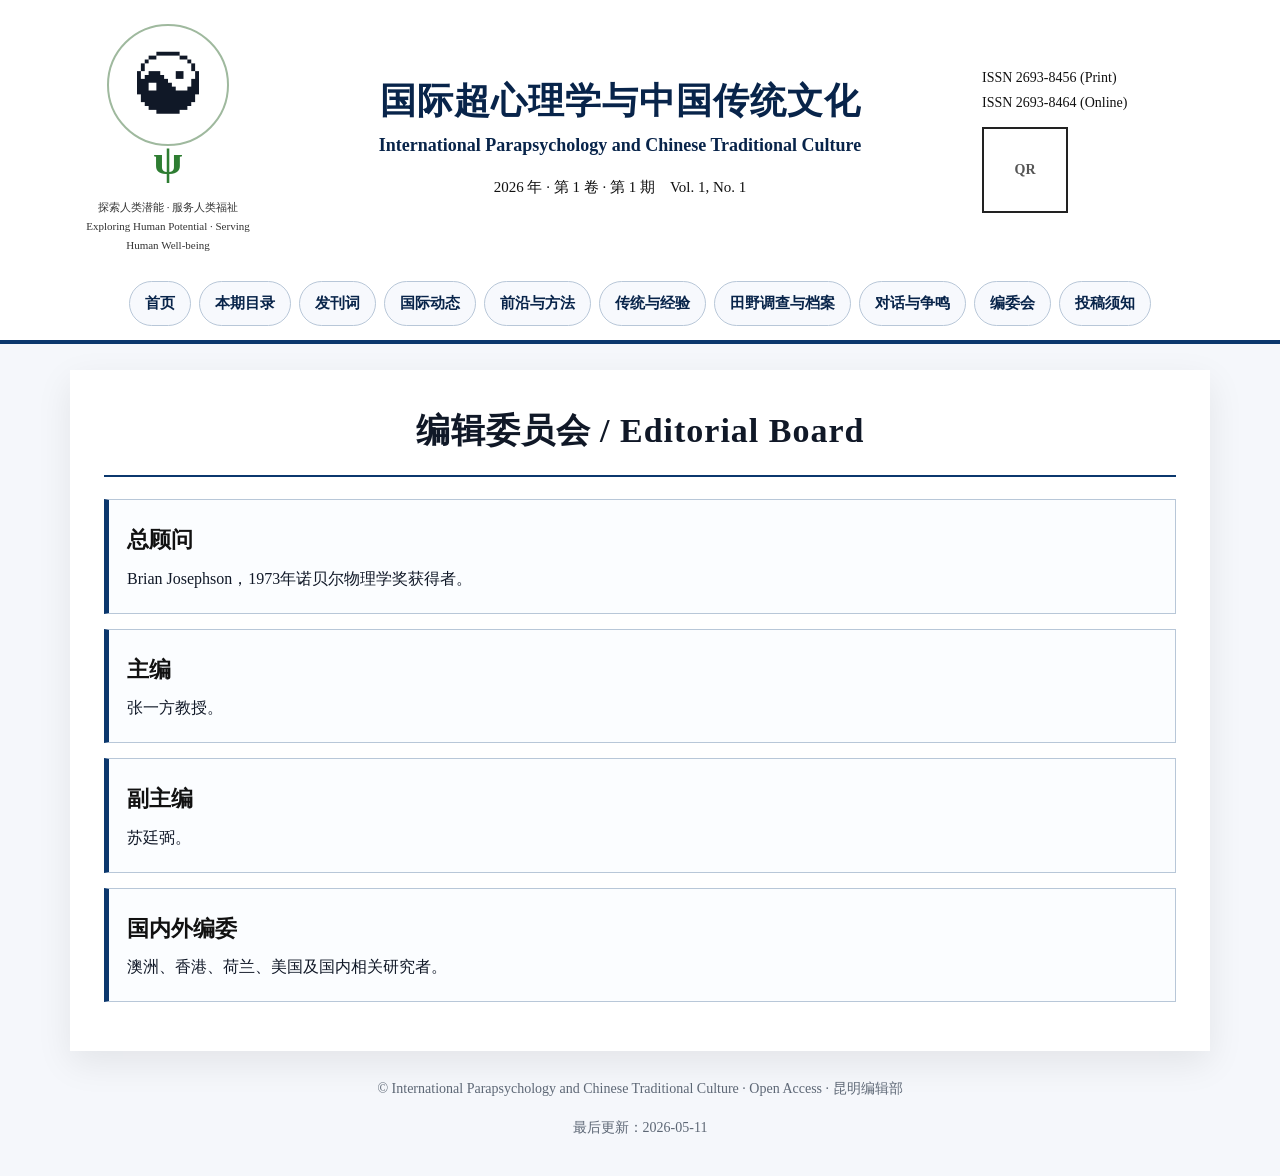
==== commit f3c6739d: "Quantum.io_H5_v1 Signed-off-by: laodao <144201488+qinhong919@users.noreply.github.com>" ====
--- a/editorial-board.html
+++ b/editorial-board.html
@@ -1 +1,14 @@
-<!doctype html><html lang="zh-CN"><head><meta charset="utf-8"><meta name="viewport" content="width=device-width,initial-scale=1"><title>编委会</title><meta name="description" content="国际超心理学与中国传统文化"><link rel="stylesheet" href="assets/css/style.css"></head><body><div class="site-shell"><div class="journal-page"><header class="journal-header"><div class="masthead"><div class="logo-block"><img src="assets/images/logo.svg" alt="期刊Logo"><div class="motto-cn">探索人类潜能 · 服务人类福祉</div><div class="motto-en">Exploring Human Potential · Serving Human Well-being</div></div><div class="title-block"><h1>国际超心理学与中国传统文化</h1><div class="en">International Parapsychology and Chinese Traditional Culture</div><div class="issue">2026 年 · 第 1 卷 · 第 1 期<br>2026, Vol. 1, No. 1</div><div class="article-type">原创研究论文 / Original Research Article</div></div><div class="right-meta"><div>ISSN 2693-8456 (Print)</div><div>ISSN 2693-8464 (Online)</div><div class="qr"></div></div></div><hr class="header-rule"></header><div class="nav-wrap"><nav class="nav"><a href="index.html">首页</a><a href="issues.html">本期目录</a><a href="articles/editorial.html">发刊词</a><a href="articles/zhang-yifang-comparative-parapsychology.html">张一方论文</a><a href="sections/archive.html">田野与档案</a><a href="sections/yi-fang-chang.html">张一方学术成果</a><a href="editorial-board.html">编委会</a><a href="submission.html">投稿须知</a></nav></div><main class="content-wrap"><section class="page-heading"><h2>编委会 / Editorial Board</h2></section><article class="card"><h3>总顾问 / Chief Advisor</h3><p>Brian Josephson，1973年诺贝尔物理学奖获得者。</p></article><article class="card"><h3>主编 / Editor-in-Chief</h3><p>张一方教授。</p></article><article class="card"><h3>副主编 / Associate Editor</h3><p>苏廷弼。</p></article><article class="card"><h3>国内外编委 / Editorial Members</h3><p>后续补充国内外相关研究者资料。</p></article></main><footer class="footer">© International Parapsychology and Chinese Traditional Culture · Open Access · Kunming Editorial Office</footer></div></div><script src="assets/js/script.js"></script></body></html>+<!doctype html><html lang="zh-CN"><head><meta charset="UTF-8"><meta name="viewport" content="width=device-width, initial-scale=1.0"><title>编辑委员会</title><link rel="stylesheet" href="assets/css/style.css"></head><body>
+<header class="topbar">
+  <div class="journal-header">
+    <div class="logo-wrap"><div class="logo-mark">☯</div><div class="logo-psi">ψ</div><div class="motto">探索人类潜能 · 服务人类福祉<br>Exploring Human Potential · Serving Human Well-being</div></div>
+    <div class="title-block"><h1>国际超心理学与中国传统文化</h1><div class="en">International Parapsychology and Chinese Traditional Culture</div><div class="issue">2026 年 · 第 1 卷 · 第 1 期　Vol. 1, No. 1</div></div>
+    <div class="issn"><div>ISSN 2693-8456 (Print)</div><div>ISSN 2693-8464 (Online)</div><div class="qr">QR</div></div>
+  </div>
+  <nav class="nav">
+    <a href="index.html">首页</a><a href="issues.html">本期目录</a><a href="articles/editorial.html">发刊词</a>
+    <a href="sections/international.html">国际动态</a><a href="sections/methods.html">前沿与方法</a><a href="sections/tradition.html">传统与经验</a>
+    <a href="sections/archive.html">田野调查与档案</a><a href="sections/debate.html">对话与争鸣</a><a href="editorial-board.html">编委会</a><a href="submission.html">投稿须知</a>
+  </nav>
+</header>
+<main class="container"><section class="paper"><h2 class="hero-title center">编辑委员会 / Editorial Board</h2><hr class="rule"><div class="card"><h3>总顾问</h3><p>Brian Josephson，1973年诺贝尔物理学奖获得者。</p></div><div class="card"><h3>主编</h3><p>张一方教授。</p></div><div class="card"><h3>副主编</h3><p>苏廷弼。</p></div><div class="card"><h3>国内外编委</h3><p>澳洲、香港、荷兰、美国及国内相关研究者。</p></div></section></main><footer class="footer"><p>© International Parapsychology and Chinese Traditional Culture · Open Access · 昆明编辑部</p><p>最后更新：2026-05-11</p></footer><script src="assets/js/script.js"></script></body></html>
--- a/assets/css/style.css
+++ b/assets/css/style.css
@@ -1 +1,15 @@
-:root{--blue:#0B376D;--deep:#08244A;--green:#2E7D32;--ink:#18202B;--muted:#647083;--line:#B8C8DA;--light:#F3F6FA;--paper:#fff;--soft:#F8FBFF;--shadow:0 18px 50px rgba(8,36,74,.12)}*{box-sizing:border-box}body{margin:0;color:var(--ink);background:var(--light);font-family:"Times New Roman","Noto Serif SC","Source Han Serif SC","Songti SC",serif;line-height:1.72}a{color:var(--blue);text-decoration:none}a:hover{text-decoration:underline}.site-shell{max-width:1220px;margin:0 auto;padding:18px}.journal-page{background:var(--paper);min-height:100vh;box-shadow:var(--shadow);border:1px solid #DDE6EF}.journal-header{padding:26px 34px 12px;background:linear-gradient(180deg,#fff,#fbfcff)}.masthead{display:grid;grid-template-columns:210px 1fr 220px;gap:22px;align-items:start}.logo-block{text-align:center}.logo-block img{width:154px;margin:0 auto 4px}.motto-cn{font-size:13px;color:#263241}.motto-en{font-size:11px;color:#5a6674}.title-block{text-align:center}.title-block h1{margin:4px 0;font-size:36px;color:var(--deep);letter-spacing:1px;line-height:1.25;font-weight:900}.title-block .en{font-size:17px;font-weight:700;color:var(--deep)}.issue{margin-top:14px;font-size:15px;color:#111;line-height:1.45}.article-type{display:inline-block;margin-top:10px;color:#fff;background:var(--blue);padding:4px 24px;border-radius:6px;font-weight:700}.right-meta{font-size:13px;color:#111;text-align:left;padding-top:5px}.qr{width:92px;height:92px;margin-top:16px;border:2px solid #111;background:linear-gradient(90deg,#111 8px,transparent 8px) 0 0/18px 18px,linear-gradient(#111 8px,transparent 8px) 0 0/18px 18px,#fff}.header-rule{border:0;border-top:4px solid var(--blue);margin:12px 0 0}.nav-wrap{position:sticky;top:0;z-index:20;background:rgba(255,255,255,.96);border-top:1px solid #D8E2EC;border-bottom:1px solid #D8E2EC}.nav{padding:10px 24px;display:flex;flex-wrap:wrap;justify-content:center;gap:8px}.nav a{color:var(--deep);border:1px solid #B9C8D8;background:#F7FAFF;padding:7px 14px;border-radius:999px;font-weight:700;font-size:14px}.nav a:hover,.nav a.active{background:var(--deep);color:#fff;text-decoration:none}.content-wrap{padding:28px 38px 44px}.cover-hero{border:1px solid #DDE6EF;background:linear-gradient(180deg,#fff,#F8FBFF);padding:28px;margin-bottom:24px}.cover-grid{display:grid;grid-template-columns:1.35fr .65fr;gap:22px}.lead-card{border-left:6px solid var(--blue);padding:18px 22px;background:#fff;box-shadow:0 8px 24px rgba(8,36,74,.08)}.label{color:var(--green);font-size:13px;font-weight:800}.lead-card h2{font-size:30px;line-height:1.35;margin:8px 0}.lead-card h3{font-size:21px;line-height:1.35;margin:8px 0}.issue-card{border:1px solid var(--line);background:#FBFCFF;padding:18px}.issue-card h3{color:var(--blue);margin:0 0 10px}.two-col{display:grid;grid-template-columns:1fr 1fr;gap:18px}.three-col{display:grid;grid-template-columns:repeat(3,1fr);gap:18px}.card{border:1px solid var(--line);border-left:5px solid var(--blue);background:#FBFDFF;padding:17px 19px;margin:16px 0}.card h3{font-size:22px;line-height:1.35;color:#111;margin:6px 0}.card p{margin:5px 0}.meta{color:var(--muted);font-size:14px}.btn-row{display:flex;flex-wrap:wrap;gap:8px;margin-top:10px}.btn{display:inline-block;background:var(--blue);color:#fff;padding:8px 14px;border-radius:6px;font-weight:700;font-size:14px}.btn:hover{background:#061D3E;text-decoration:none}.btn.secondary{background:#fff;color:var(--blue);border:1px solid var(--blue)}.section-title{color:var(--blue);border-bottom:2px solid var(--line);padding-bottom:6px;margin:28px 0 12px;font-size:22px}.page-heading{text-align:center;margin:8px auto 24px}.page-heading h2{font-size:32px;line-height:1.35;margin:8px 0}.page-heading p{color:var(--muted);font-size:16px}.article-title{text-align:center;padding:18px 0 20px}.article-title h2{font-size:32px;line-height:1.35;margin:8px 0}.article-title h3{font-size:23px;line-height:1.35;margin:10px 0}.authors{text-align:center;max-width:860px;margin:12px auto 18px;font-size:16px}.article-grid{display:grid;grid-template-columns:280px 1fr;gap:28px;border-top:3px solid var(--blue);border-bottom:1px solid var(--line);padding:18px 0}.article-info{border-right:1px solid var(--line);padding-right:20px}.article-info h4,.abstract h4{color:var(--blue);margin:0 0 10px;font-size:17px}.article-info p,.article-info li{font-size:14px;margin:7px 0}.abstract p{font-size:15px;text-align:justify;margin:0 0 12px}.keywords{display:grid;grid-template-columns:1fr 1fr;gap:18px;border-top:1px solid var(--line);margin-top:16px;padding-top:14px}.article-body{max-width:920px;margin:28px auto 0}.article-body h2{font-size:22px;margin:26px 0 10px}.article-body p{font-size:18px;text-align:justify;text-indent:2em;margin:0 0 14px}.citation{border-top:3px solid var(--blue);margin-top:28px;padding-top:12px;font-size:14px;line-height:1.6}.search-box{display:flex;gap:10px;margin:18px 0}.search-box input{width:100%;padding:12px 14px;border:1px solid var(--line);border-radius:8px;font-size:16px}.search-box button{border:0;background:var(--blue);color:white;border-radius:8px;padding:0 18px;font-weight:700}.footer{border-top:1px solid #D6E0EB;padding:16px 28px;text-align:center;color:var(--muted);font-size:13px}@media(max-width:900px){.site-shell{padding:0}.journal-page{border:0;box-shadow:none}.journal-header{padding:20px 16px 10px}.masthead{grid-template-columns:1fr}.right-meta{text-align:center}.qr{margin:12px auto 0}.title-block h1{font-size:25px}.title-block .en{font-size:14px}.logo-block img{width:120px}.content-wrap{padding:18px 16px 30px}.cover-hero{padding:16px}.cover-grid,.two-col,.three-col,.article-grid,.keywords{grid-template-columns:1fr}.article-info{border-right:0;border-bottom:1px solid var(--line);padding-right:0;padding-bottom:14px}.article-title h2,.page-heading h2{font-size:24px}.article-title h3{font-size:18px}.article-body p{font-size:16px}.nav{justify-content:flex-start;overflow-x:auto;flex-wrap:nowrap}.nav a{white-space:nowrap}}
+
+:root{--blue:#0b376d;--deep:#08244a;--green:#2e7d32;--ink:#101827;--muted:#5d6775;--line:#b8c7d8;--bg:#f5f7fb;--paper:#fff}
+*{box-sizing:border-box}body{margin:0;background:var(--bg);color:var(--ink);font-family:"Times New Roman","Noto Serif SC","Songti SC",serif;line-height:1.75}a{color:inherit}
+.topbar{background:#fff;border-bottom:4px solid var(--blue)}.journal-header{max-width:1180px;margin:0 auto;padding:24px 28px 16px;display:grid;grid-template-columns:180px 1fr 220px;gap:22px;align-items:center}
+.logo-wrap{text-align:center}.logo-mark{width:122px;height:122px;margin:0 auto;border:2px solid #9fb99e;border-radius:50%;display:flex;align-items:center;justify-content:center;font-size:62px;background:#fff}.logo-psi{margin-top:-22px;color:var(--green);font-size:42px;font-weight:800}.motto{font-size:11px;color:#333}
+.title-block{text-align:center}.title-block h1{margin:0;font-size:36px;line-height:1.25;letter-spacing:1px;color:var(--deep);font-weight:900}.title-block .en{margin:6px 0 0;font-size:18px;color:var(--deep);font-weight:700}.issue{margin-top:12px;font-size:15px;color:#111}
+.issn{font-size:14px;color:#111}.qr{width:86px;height:86px;margin-top:12px;border:2px solid #222;display:flex;align-items:center;justify-content:center;font-weight:700;color:#555;background:#fff}
+.nav{max-width:1180px;margin:0 auto;padding:10px 28px 14px;display:flex;gap:8px;flex-wrap:wrap;justify-content:center}.nav a{text-decoration:none;color:var(--deep);background:#f7f9fd;border:1px solid var(--line);border-radius:999px;padding:8px 15px;font-weight:700;font-size:15px}.nav a:hover{background:var(--deep);color:#fff}
+.container{max-width:1180px;margin:26px auto;padding:0 20px}.paper{background:var(--paper);box-shadow:0 12px 34px rgba(0,0,0,.08);padding:28px 34px 34px}.badge{display:inline-block;background:var(--blue);color:#fff;padding:4px 24px;border-radius:6px;font-weight:700;margin:0 auto 22px}.center{text-align:center}
+.hero-title{margin:10px 0;font-size:34px;letter-spacing:1px;line-height:1.35}.hero-en{margin:8px 0;font-size:24px;line-height:1.35}.rule{border:0;border-top:2px solid var(--blue);margin:22px 0}
+.grid{display:grid;grid-template-columns:280px 1fr;gap:30px}.aside{border-right:1px solid var(--line);padding-right:24px}.aside h3,.content h3{color:var(--blue);font-size:18px;margin:0 0 10px}.aside p,.aside li{font-size:15px}.content h2{margin:0 0 14px;font-size:28px}.content p{font-size:17px}
+.card{border:1px solid var(--line);border-left:5px solid var(--blue);background:#fbfdff;padding:16px 18px;margin:15px 0}.card .type{color:var(--green);font-size:13px;font-weight:800}.card h3{color:#111;font-size:22px;margin:5px 0}.card p{margin:4px 0}.meta{color:var(--muted);font-size:14px}.btn{display:inline-block;text-decoration:none;background:var(--blue);color:#fff;padding:9px 16px;border-radius:6px;margin-top:8px;font-weight:700}.two-col{display:grid;grid-template-columns:1fr 1fr;gap:16px}
+.footer{max-width:1180px;margin:0 auto 36px;padding:0 20px;text-align:center;color:var(--muted);font-size:14px}.article-title{text-align:center;margin-top:20px}.article-title h2{font-size:30px;margin:8px 0}.article-title h3{font-size:23px;margin:8px 0}.authors{text-align:center;margin:18px auto;max-width:850px}
+.abstract-box{display:grid;grid-template-columns:260px 1fr;gap:24px;border-top:2px solid var(--blue);border-bottom:1px solid var(--line);padding:18px 0}.article-info{border-right:1px solid var(--line);padding-right:20px}.article-info h4,.abstract h4{color:var(--blue);margin:0 0 8px}.keywords{margin-top:16px;padding-top:12px;border-top:1px solid var(--line)}.citation{border-top:2px solid var(--blue);margin-top:20px;padding-top:12px;font-size:14px}
+@media(max-width:900px){.journal-header{grid-template-columns:1fr;text-align:center}.issn{text-align:center}.qr{margin:10px auto 0}.title-block h1{font-size:27px}.title-block .en{font-size:15px}.container{margin:14px auto;padding:0 12px}.paper{padding:20px 16px 26px}.grid,.abstract-box,.two-col{grid-template-columns:1fr}.aside,.article-info{border-right:0;border-bottom:1px solid var(--line);padding-right:0;padding-bottom:16px}.hero-title{font-size:26px}.hero-en{font-size:19px}.nav{justify-content:flex-start;overflow-x:auto;flex-wrap:nowrap;padding-bottom:12px}.nav a{white-space:nowrap}}
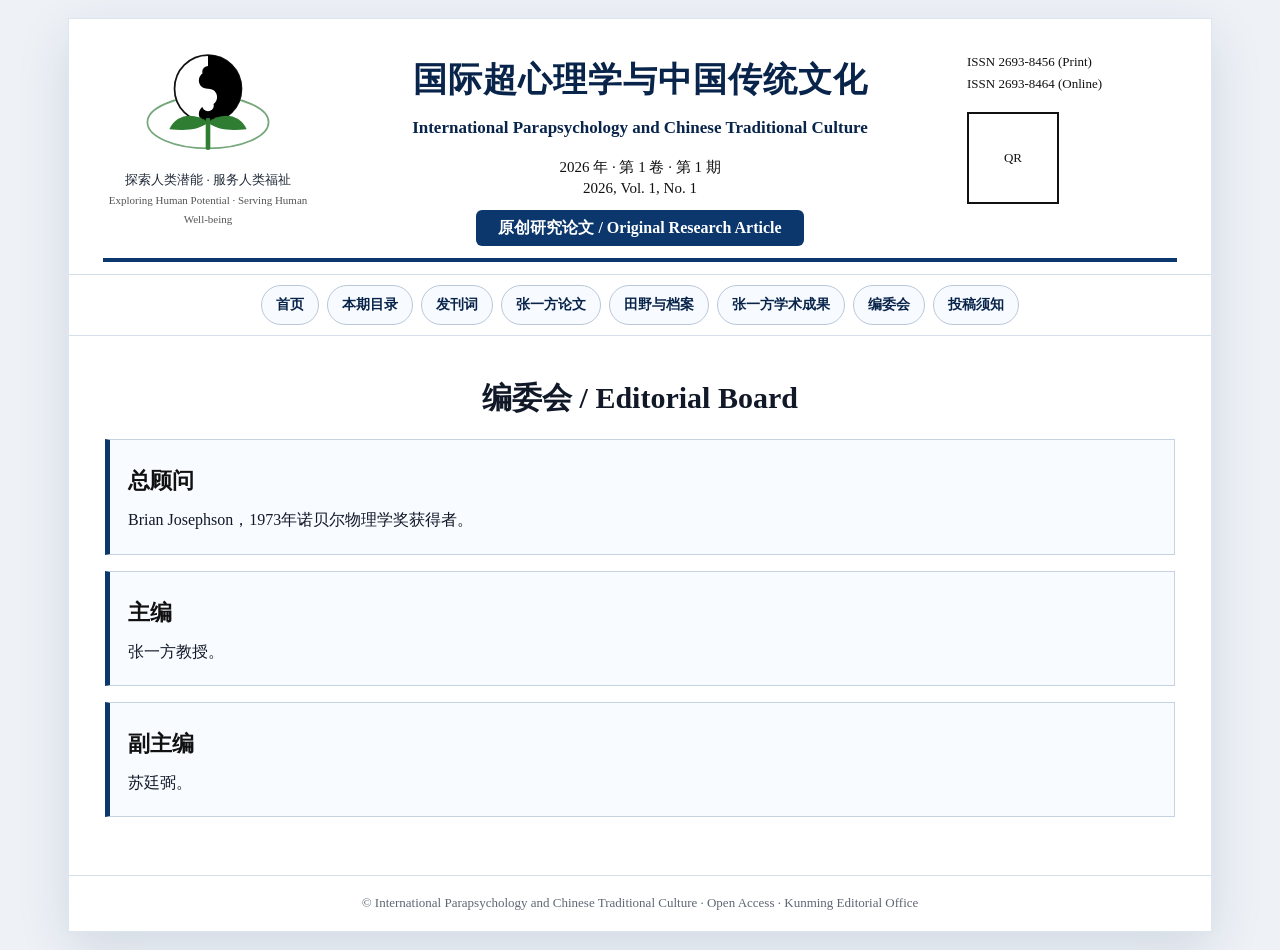
==== commit 639d5f37: "Quantum.io_H5_v1 Signed-off-by: laodao <144201488+qinhong919@users.noreply.github.com>" ====
--- a/editorial-board.html
+++ b/editorial-board.html
@@ -1,14 +1,8 @@
-<!doctype html><html lang="zh-CN"><head><meta charset="UTF-8"><meta name="viewport" content="width=device-width, initial-scale=1.0"><title>编辑委员会</title><link rel="stylesheet" href="assets/css/style.css"></head><body>
-<header class="topbar">
-  <div class="journal-header">
-    <div class="logo-wrap"><div class="logo-mark">☯</div><div class="logo-psi">ψ</div><div class="motto">探索人类潜能 · 服务人类福祉<br>Exploring Human Potential · Serving Human Well-being</div></div>
-    <div class="title-block"><h1>国际超心理学与中国传统文化</h1><div class="en">International Parapsychology and Chinese Traditional Culture</div><div class="issue">2026 年 · 第 1 卷 · 第 1 期　Vol. 1, No. 1</div></div>
-    <div class="issn"><div>ISSN 2693-8456 (Print)</div><div>ISSN 2693-8464 (Online)</div><div class="qr">QR</div></div>
-  </div>
-  <nav class="nav">
-    <a href="index.html">首页</a><a href="issues.html">本期目录</a><a href="articles/editorial.html">发刊词</a>
-    <a href="sections/international.html">国际动态</a><a href="sections/methods.html">前沿与方法</a><a href="sections/tradition.html">传统与经验</a>
-    <a href="sections/archive.html">田野调查与档案</a><a href="sections/debate.html">对话与争鸣</a><a href="editorial-board.html">编委会</a><a href="submission.html">投稿须知</a>
-  </nav>
-</header>
-<main class="container"><section class="paper"><h2 class="hero-title center">编辑委员会 / Editorial Board</h2><hr class="rule"><div class="card"><h3>总顾问</h3><p>Brian Josephson，1973年诺贝尔物理学奖获得者。</p></div><div class="card"><h3>主编</h3><p>张一方教授。</p></div><div class="card"><h3>副主编</h3><p>苏廷弼。</p></div><div class="card"><h3>国内外编委</h3><p>澳洲、香港、荷兰、美国及国内相关研究者。</p></div></section></main><footer class="footer"><p>© International Parapsychology and Chinese Traditional Culture · Open Access · 昆明编辑部</p><p>最后更新：2026-05-11</p></footer><script src="assets/js/script.js"></script></body></html>+<!doctype html><html lang="zh-CN"><head><meta charset="utf-8"><meta name="viewport" content="width=device-width,initial-scale=1"><title>编委会</title><link rel="stylesheet" href="assets/css/style.css"></head><body><div class="site-shell"><div class="journal-page">
+<header class="journal-header"><div class="masthead">
+<div class="logo-block"><img src="assets/images/logo.svg" alt="期刊Logo"><div class="motto-cn">探索人类潜能 · 服务人类福祉</div><div class="motto-en">Exploring Human Potential · Serving Human Well-being</div></div>
+<div class="title-block"><h1>国际超心理学与中国传统文化</h1><div class="en">International Parapsychology and Chinese Traditional Culture</div><div class="issue">2026 年 · 第 1 卷 · 第 1 期<br>2026, Vol. 1, No. 1</div><div class="article-type">原创研究论文 / Original Research Article</div></div>
+<div class="right-meta"><div>ISSN 2693-8456 (Print)</div><div>ISSN 2693-8464 (Online)</div><div class="qr">QR</div></div>
+</div><hr class="header-rule"></header>
+<nav class="nav"><a href="index.html">首页</a><a href="issues.html">本期目录</a><a href="articles/editorial.html">发刊词</a><a href="articles/zhang-yifang-comparative-parapsychology.html">张一方论文</a><a href="sections/archive.html">田野与档案</a><a href="sections/yi-fang-chang.html">张一方学术成果</a><a href="editorial-board.html">编委会</a><a href="submission.html">投稿须知</a></nav>
+<main class="content-wrap"><section class="page-heading"><h2>编委会 / Editorial Board</h2></section><article class="card"><h3>总顾问</h3><p>Brian Josephson，1973年诺贝尔物理学奖获得者。</p></article><article class="card"><h3>主编</h3><p>张一方教授。</p></article><article class="card"><h3>副主编</h3><p>苏廷弼。</p></article></main><footer class="footer">© International Parapsychology and Chinese Traditional Culture · Open Access · Kunming Editorial Office</footer></div></div><script src="assets/js/script.js"></script></body></html>
--- a/assets/css/style.css
+++ b/assets/css/style.css
@@ -1,15 +1,4 @@
 
-:root{--blue:#0b376d;--deep:#08244a;--green:#2e7d32;--ink:#101827;--muted:#5d6775;--line:#b8c7d8;--bg:#f5f7fb;--paper:#fff}
-*{box-sizing:border-box}body{margin:0;background:var(--bg);color:var(--ink);font-family:"Times New Roman","Noto Serif SC","Songti SC",serif;line-height:1.75}a{color:inherit}
-.topbar{background:#fff;border-bottom:4px solid var(--blue)}.journal-header{max-width:1180px;margin:0 auto;padding:24px 28px 16px;display:grid;grid-template-columns:180px 1fr 220px;gap:22px;align-items:center}
-.logo-wrap{text-align:center}.logo-mark{width:122px;height:122px;margin:0 auto;border:2px solid #9fb99e;border-radius:50%;display:flex;align-items:center;justify-content:center;font-size:62px;background:#fff}.logo-psi{margin-top:-22px;color:var(--green);font-size:42px;font-weight:800}.motto{font-size:11px;color:#333}
-.title-block{text-align:center}.title-block h1{margin:0;font-size:36px;line-height:1.25;letter-spacing:1px;color:var(--deep);font-weight:900}.title-block .en{margin:6px 0 0;font-size:18px;color:var(--deep);font-weight:700}.issue{margin-top:12px;font-size:15px;color:#111}
-.issn{font-size:14px;color:#111}.qr{width:86px;height:86px;margin-top:12px;border:2px solid #222;display:flex;align-items:center;justify-content:center;font-weight:700;color:#555;background:#fff}
-.nav{max-width:1180px;margin:0 auto;padding:10px 28px 14px;display:flex;gap:8px;flex-wrap:wrap;justify-content:center}.nav a{text-decoration:none;color:var(--deep);background:#f7f9fd;border:1px solid var(--line);border-radius:999px;padding:8px 15px;font-weight:700;font-size:15px}.nav a:hover{background:var(--deep);color:#fff}
-.container{max-width:1180px;margin:26px auto;padding:0 20px}.paper{background:var(--paper);box-shadow:0 12px 34px rgba(0,0,0,.08);padding:28px 34px 34px}.badge{display:inline-block;background:var(--blue);color:#fff;padding:4px 24px;border-radius:6px;font-weight:700;margin:0 auto 22px}.center{text-align:center}
-.hero-title{margin:10px 0;font-size:34px;letter-spacing:1px;line-height:1.35}.hero-en{margin:8px 0;font-size:24px;line-height:1.35}.rule{border:0;border-top:2px solid var(--blue);margin:22px 0}
-.grid{display:grid;grid-template-columns:280px 1fr;gap:30px}.aside{border-right:1px solid var(--line);padding-right:24px}.aside h3,.content h3{color:var(--blue);font-size:18px;margin:0 0 10px}.aside p,.aside li{font-size:15px}.content h2{margin:0 0 14px;font-size:28px}.content p{font-size:17px}
-.card{border:1px solid var(--line);border-left:5px solid var(--blue);background:#fbfdff;padding:16px 18px;margin:15px 0}.card .type{color:var(--green);font-size:13px;font-weight:800}.card h3{color:#111;font-size:22px;margin:5px 0}.card p{margin:4px 0}.meta{color:var(--muted);font-size:14px}.btn{display:inline-block;text-decoration:none;background:var(--blue);color:#fff;padding:9px 16px;border-radius:6px;margin-top:8px;font-weight:700}.two-col{display:grid;grid-template-columns:1fr 1fr;gap:16px}
-.footer{max-width:1180px;margin:0 auto 36px;padding:0 20px;text-align:center;color:var(--muted);font-size:14px}.article-title{text-align:center;margin-top:20px}.article-title h2{font-size:30px;margin:8px 0}.article-title h3{font-size:23px;margin:8px 0}.authors{text-align:center;margin:18px auto;max-width:850px}
-.abstract-box{display:grid;grid-template-columns:260px 1fr;gap:24px;border-top:2px solid var(--blue);border-bottom:1px solid var(--line);padding:18px 0}.article-info{border-right:1px solid var(--line);padding-right:20px}.article-info h4,.abstract h4{color:var(--blue);margin:0 0 8px}.keywords{margin-top:16px;padding-top:12px;border-top:1px solid var(--line)}.citation{border-top:2px solid var(--blue);margin-top:20px;padding-top:12px;font-size:14px}
-@media(max-width:900px){.journal-header{grid-template-columns:1fr;text-align:center}.issn{text-align:center}.qr{margin:10px auto 0}.title-block h1{font-size:27px}.title-block .en{font-size:15px}.container{margin:14px auto;padding:0 12px}.paper{padding:20px 16px 26px}.grid,.abstract-box,.two-col{grid-template-columns:1fr}.aside,.article-info{border-right:0;border-bottom:1px solid var(--line);padding-right:0;padding-bottom:16px}.hero-title{font-size:26px}.hero-en{font-size:19px}.nav{justify-content:flex-start;overflow-x:auto;flex-wrap:nowrap;padding-bottom:12px}.nav a{white-space:nowrap}}
+:root{--blue:#0b376d;--deep:#08244a;--green:#2e7d32;--line:#1d4f84;--thin:#c6d2df;--text:#111827;--muted:#5f6774;--bg:#eef2f7;--paper:#fff;--soft:#f8fbff}
+*{box-sizing:border-box}body{margin:0;background:var(--bg);color:var(--text);font-family:"Times New Roman","Noto Serif SC","Source Han Serif SC","Songti SC",serif;line-height:1.72}a{color:var(--blue);text-decoration:none}a:hover{text-decoration:underline}.site-shell{max-width:1180px;margin:0 auto;padding:18px}.journal-page{background:var(--paper);min-height:100vh;box-shadow:0 16px 50px rgba(8,36,74,.12);border:1px solid #dde5ef}.journal-header{padding:28px 34px 12px}.masthead{display:grid;grid-template-columns:210px 1fr 210px;align-items:start;gap:20px}.logo-block{text-align:center}.logo-block img{width:150px;margin:0 auto 4px}.motto-cn{font-size:13px;color:#1f2937}.motto-en{font-size:11px;color:#555}.title-block{text-align:center}.title-block h1{color:var(--deep);margin:4px 0;font-size:34px;letter-spacing:1px;font-weight:900}.title-block .en{color:var(--deep);font-size:17px;font-weight:700}.issue{margin-top:14px;font-size:15px;color:#111;line-height:1.45}.article-type{display:inline-block;margin-top:10px;background:var(--blue);color:#fff;padding:4px 22px;border-radius:6px;font-weight:700}.right-meta{font-size:13px;color:#111;text-align:left;padding-top:4px}.qr{width:92px;height:92px;margin-top:16px;border:2px solid #111;display:flex;align-items:center;justify-content:center}.header-rule{border:0;border-top:4px solid var(--blue);margin:12px 0 0}.nav{border-top:1px solid #d6e0eb;border-bottom:1px solid #d6e0eb;padding:10px 24px;display:flex;flex-wrap:wrap;justify-content:center;gap:8px}.nav a{color:var(--deep);border:1px solid #b9c8d8;background:#f7faff;padding:7px 14px;border-radius:999px;font-weight:700;font-size:14px}.nav a:hover{background:var(--deep);color:#fff;text-decoration:none}.content-wrap{padding:26px 36px 42px}.cover-title{text-align:center;padding:18px 0 20px}.cover-title h2{font-size:32px;margin:8px 0;line-height:1.35}.cover-title h3{font-size:23px;margin:10px 0;line-height:1.35}.author-line{text-align:center;margin:16px auto;max-width:820px;font-size:16px}.article-grid{display:grid;grid-template-columns:280px 1fr;gap:28px;border-top:3px solid var(--line);border-bottom:1px solid var(--thin);padding:18px 0}.article-info{border-right:1px solid var(--thin);padding-right:20px}.article-info h4,.abstract h4,.section-title{color:var(--blue);margin:0 0 10px;font-size:17px}.article-info p{font-size:14px;margin:6px 0}.abstract p{font-size:15px;text-align:justify;margin:0 0 12px}.keywords{display:grid;grid-template-columns:1fr 1fr;gap:18px;border-top:1px solid var(--thin);margin-top:16px;padding-top:14px}.article-body{max-width:900px;margin:26px auto 0}.article-body h2{font-size:22px;margin:26px 0 10px;color:#111}.article-body p{font-size:18px;text-align:justify;margin:0 0 14px;text-indent:2em}.card{border:1px solid var(--thin);border-left:5px solid var(--blue);background:var(--soft);padding:16px 18px;margin:16px 0}.card .label{font-size:13px;color:var(--green);font-weight:800}.card h3{font-size:22px;margin:6px 0;color:#111}.card p{margin:4px 0}.btn{display:inline-block;background:var(--blue);color:#fff;padding:8px 14px;border-radius:6px;font-weight:700;margin-top:8px}.btn:hover{background:#061d3e;text-decoration:none}.citation{border-top:3px solid var(--line);padding-top:12px;margin-top:26px;font-size:14px;line-height:1.55}.footer{border-top:1px solid #d6e0eb;padding:16px 28px;text-align:center;color:var(--muted);font-size:13px}.page-heading{text-align:center}.page-heading h2{font-size:30px;margin:10px 0}.page-heading p{color:var(--muted)}.two-col{display:grid;grid-template-columns:1fr 1fr;gap:18px}.notice{background:#f5f8fc;border:1px solid #dbe5ef;padding:14px 16px;border-radius:8px;margin:16px 0}
+@media(max-width:860px){.site-shell{padding:0}.journal-page{box-shadow:none;border:0}.journal-header{padding:20px 16px 10px}.masthead{grid-template-columns:1fr}.right-meta{text-align:center}.qr{margin:12px auto 0}.title-block h1{font-size:25px}.title-block .en{font-size:14px}.logo-block img{width:120px}.content-wrap{padding:18px 16px 30px}.cover-title h2{font-size:24px}.cover-title h3{font-size:18px}.article-grid,.keywords,.two-col{grid-template-columns:1fr}.article-info{border-right:0;border-bottom:1px solid var(--thin);padding-right:0;padding-bottom:14px}.article-body p{font-size:16px}.nav{justify-content:flex-start;overflow-x:auto;flex-wrap:nowrap}.nav a{white-space:nowrap}}
